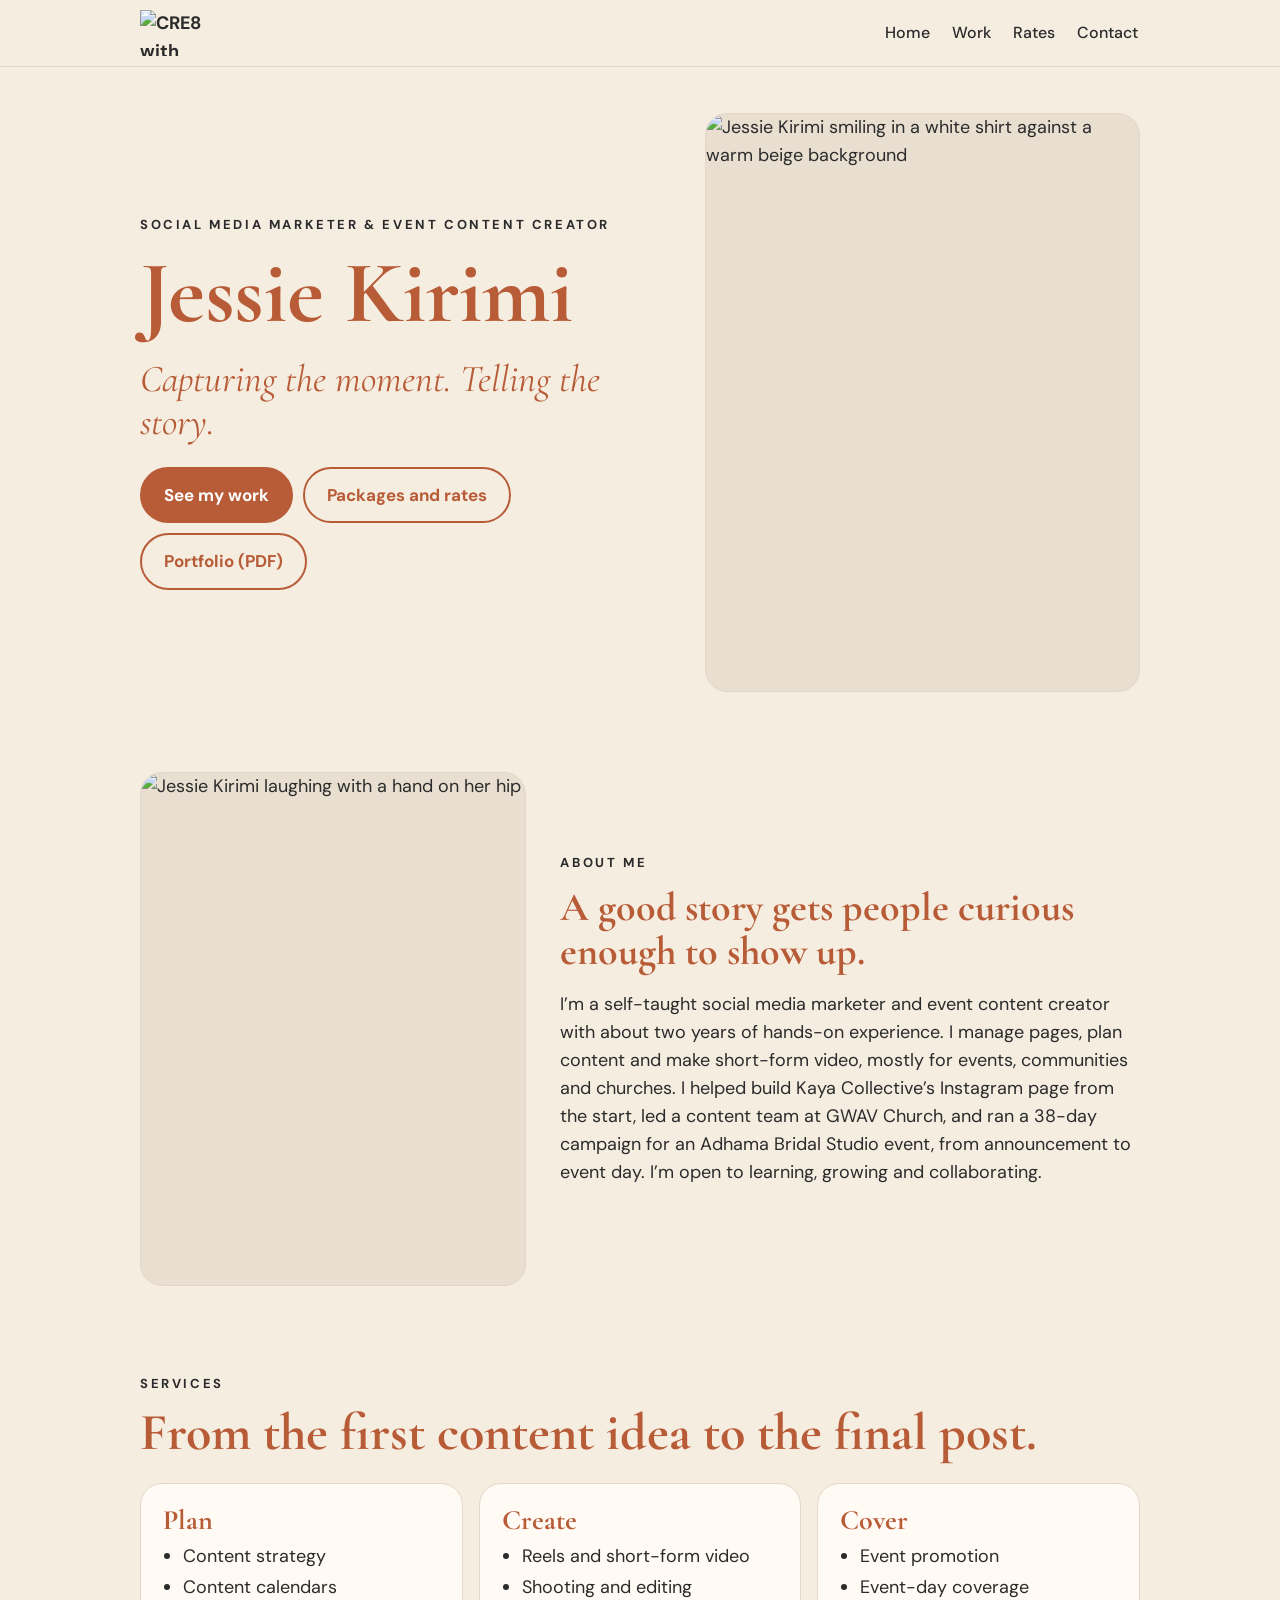
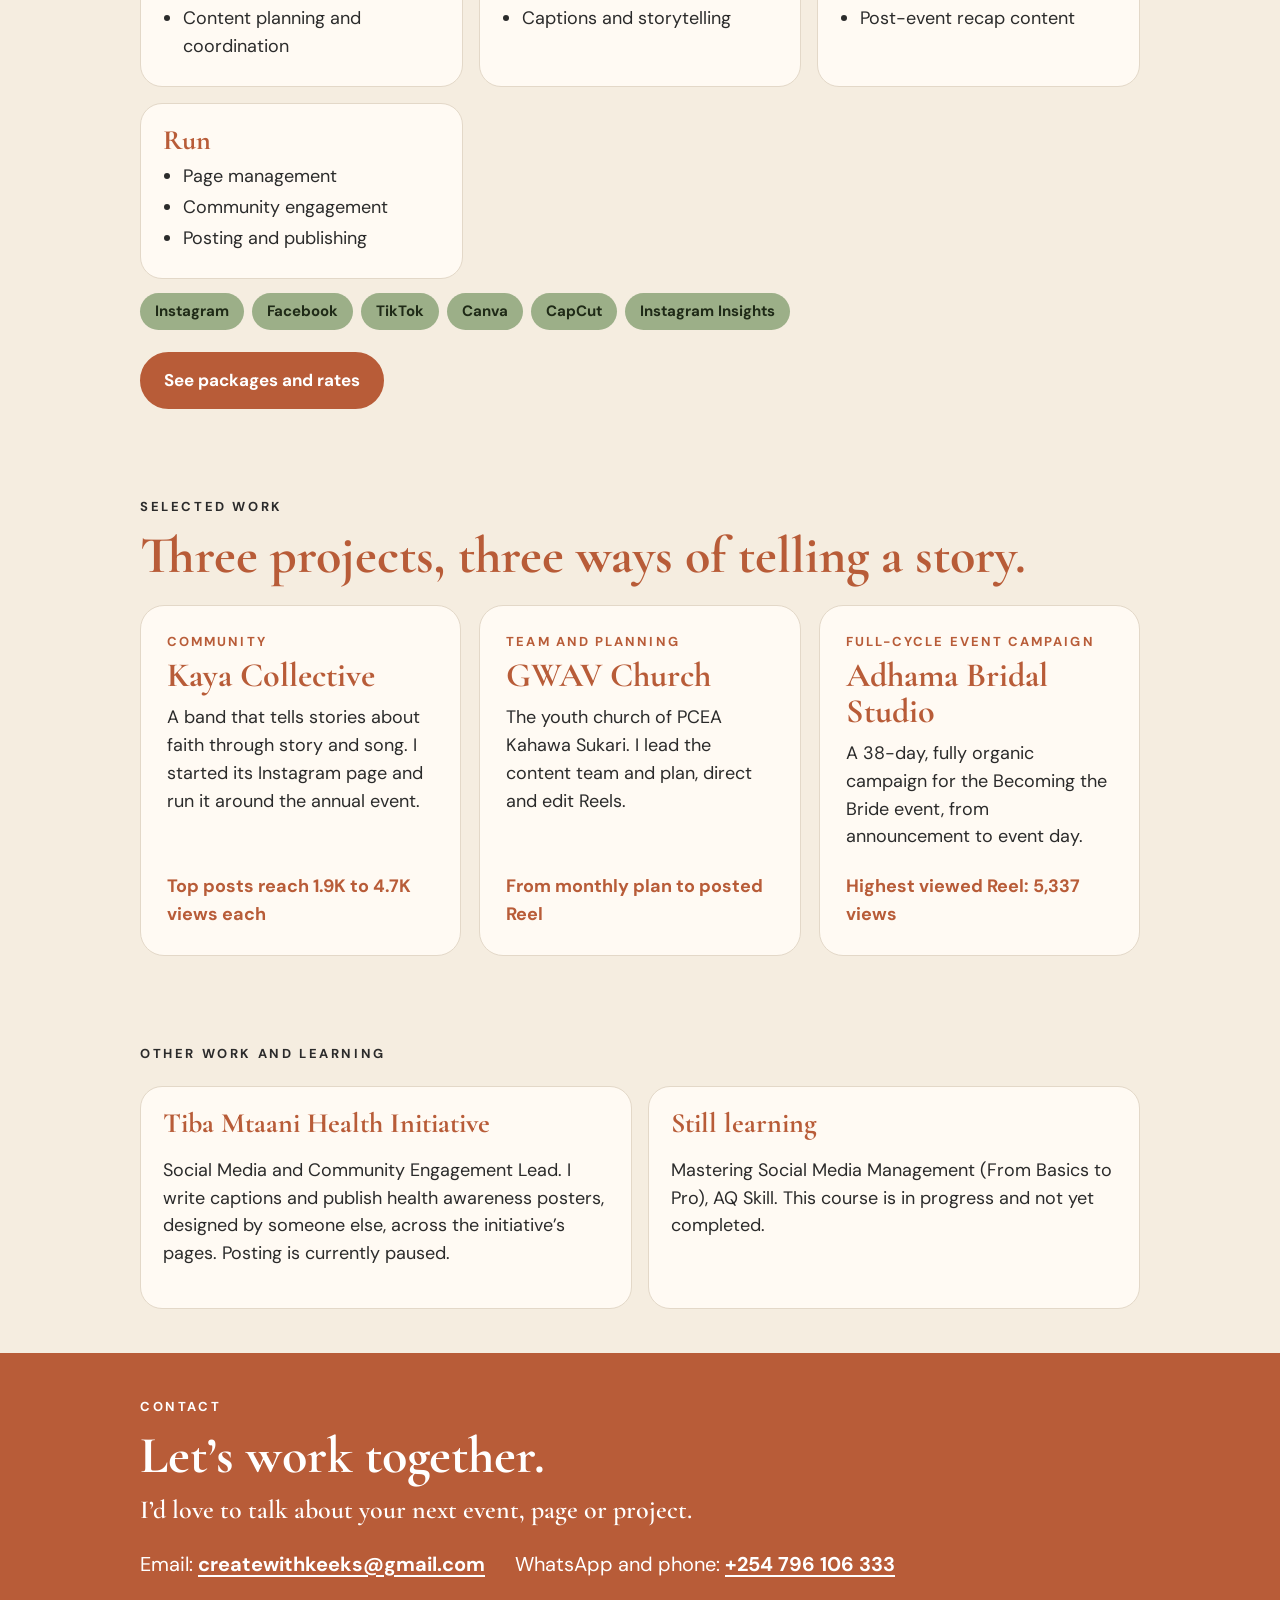
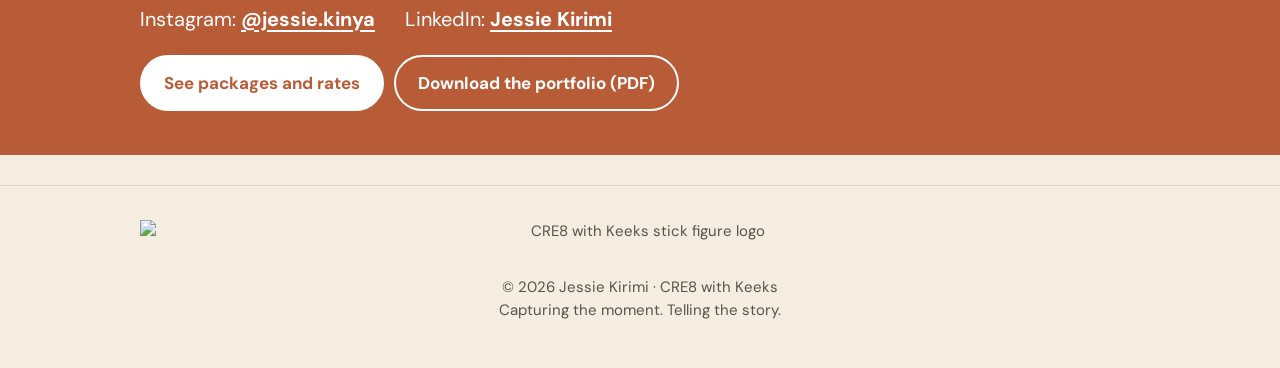
==== index.html @ f0c75ea5 "Add files via upload" ====
<!doctype html>
<html lang="en"><head><meta charset="utf-8">
<meta name="viewport" content="width=device-width, initial-scale=1, viewport-fit=cover">
<title>Jessie Kirimi | Social Media Marketer & Event Content Creator</title>
<meta name="description" content="Social media marketer and event content creator in Nairobi. Case studies, packages and rates for event and brand content.">
<meta property="og:title" content="Jessie Kirimi | Social Media Marketer & Event Content Creator"><meta property="og:description" content="Social media marketer and event content creator in Nairobi. Case studies, packages and rates for event and brand content."><meta property="og:image" content="assets/jessie-hero.jpg">
<link rel="icon" href="assets/logo.png">
<link rel="preconnect" href="https://fonts.googleapis.com"><link rel="preconnect" href="https://fonts.gstatic.com" crossorigin>
<link href="https://fonts.googleapis.com/css2?family=Cormorant+Garamond:ital,wght@0,600;0,700;1,500&family=DM+Sans:wght@400;500;700&display=swap" rel="stylesheet">
<link rel="stylesheet" href="style.css">
</head><body><a class="skip" href="#main">Skip to content</a>
<nav class="nav" aria-label="Main"><div class="wrap"><a class="brand" href="index.html" aria-label="CRE8 with Keeks, home"><picture><source media="(prefers-color-scheme: dark)" srcset="assets/lockup-dark.png"><img src="assets/lockup.png" alt="CRE8 with Keeks" width="95" height="46"></picture></a>
<ul><li><a class="l" href="index.html">Home</a></li><li><a class="l" href="index.html#work">Work</a></li><li><a class="l" href="rates.html">Rates</a></li><li><a class="l" href="index.html#contact">Contact</a></li></ul></div></nav>
<main id="main">
<section class="hero"><div class="wrap"><div class="grid">
<div><p class="eyebrow">Social Media Marketer &amp; Event Content Creator</p>
<h1>Jessie Kirimi</h1>
<p class="tag">Capturing the moment. Telling the story.</p>
<div class="btns"><a class="btn" href="#work">See my work</a><a class="btn alt" href="rates.html">Packages and rates</a><a class="btn alt" href="assets/Jessie_Kirimi_Portfolio.pdf" download>Portfolio (PDF)</a></div></div>
<div class="photo"><img src="assets/jessie-hero.jpg" width="1000" height="1333" alt="Jessie Kirimi smiling in a white shirt against a warm beige background"></div>
</div></div></section>

<section id="about"><div class="wrap about">
<div class="photo"><img src="assets/jessie-about.jpg" width="1000" height="1333" loading="lazy" alt="Jessie Kirimi laughing with a hand on her hip"></div>
<div><p class="eyebrow">About me</p><p class="lead">A good story gets people curious enough to show up.</p>
<p>I’m a self-taught social media marketer and event content creator with about two years of hands-on experience. I manage pages, plan content and make short-form video, mostly for events, communities and churches. I helped build Kaya Collective’s Instagram page from the start, led a content team at GWAV Church, and ran a 38-day campaign for an Adhama Bridal Studio event, from announcement to event day. I’m open to learning, growing and collaborating.</p></div>
</div></section>

<section id="services"><div class="wrap"><p class="eyebrow">Services</p><h2>From the first content idea to the final post.</h2>
<div class="cards">
<div class="card"><h3>Plan</h3><ul><li>Content strategy</li><li>Content calendars</li><li>Content planning and coordination</li></ul></div>
<div class="card"><h3>Create</h3><ul><li>Reels and short-form video</li><li>Shooting and editing</li><li>Captions and storytelling</li></ul></div>
<div class="card"><h3>Cover</h3><ul><li>Event promotion</li><li>Event-day coverage</li><li>Post-event recap content</li></ul></div>
<div class="card"><h3>Run</h3><ul><li>Page management</li><li>Community engagement</li><li>Posting and publishing</li></ul></div></div>
<div class="chips" aria-label="Platforms and tools"><span class="chip">Instagram</span><span class="chip">Facebook</span><span class="chip">TikTok</span><span class="chip">Canva</span><span class="chip">CapCut</span><span class="chip">Instagram Insights</span></div>
<div class="btns" style="margin-top:22px"><a class="btn" href="rates.html">See packages and rates</a></div></div></section>

<section id="work"><div class="wrap"><p class="eyebrow">Selected work</p><h2>Three projects, three ways of telling a story.</h2>
<div class="work">
<a class="proj" href="kaya.html"><span class="k">Community</span><h3>Kaya Collective</h3><p>A band that tells stories about faith through story and song. I started its Instagram page and run it around the annual event.</p><span class="fact">Top posts reach 1.9K to 4.7K views each</span></a>
<a class="proj" href="gwav.html"><span class="k">Team and planning</span><h3>GWAV Church</h3><p>The youth church of PCEA Kahawa Sukari. I lead the content team and plan, direct and edit Reels.</p><span class="fact">From monthly plan to posted Reel</span></a>
<a class="proj" href="adhama.html"><span class="k">Full-cycle event campaign</span><h3>Adhama Bridal Studio</h3><p>A 38-day, fully organic campaign for the Becoming the Bride event, from announcement to event day.</p><span class="fact">Highest viewed Reel: 5,337 views</span></a>
</div></div></section>

<section id="more"><div class="wrap"><p class="eyebrow">Other work and learning</p>
<div class="cards">
<div class="card"><h3>Tiba Mtaani Health Initiative</h3><p>Social Media and Community Engagement Lead. I write captions and publish health awareness posters, designed by someone else, across the initiative’s pages. Posting is currently paused.</p></div>
<div class="card"><h3>Still learning</h3><p>Mastering Social Media Management (From Basics to Pro), AQ Skill. This course is in progress and not yet completed.</p></div>
</div></div></section>
<section class="band" id="contact"><div class="wrap">
<p class="eyebrow">Contact</p><h2>Let’s work together.</h2>
<p class="lead" style="color:inherit;font-size:26px;font-weight:600;margin-top:12px">I’d love to talk about your next event, page or project.</p>
<div class="contact"><span>Email: <a href="mailto:createwithkeeks@gmail.com">createwithkeeks@gmail.com</a></span>
<span>WhatsApp and phone: <a href="https://wa.me/254796106333">+254 796 106 333</a></span>
<span>Instagram: <a href="https://www.instagram.com/jessie.kinya/">@jessie.kinya</a></span>
<span>LinkedIn: <a href="https://www.linkedin.com/in/jessie-kirimi-a091b83a9">Jessie Kirimi</a></span></div>
<div class="btns" style="margin-top:14px"><a class="btn" href="rates.html">See packages and rates</a><a class="btn alt" href="assets/Jessie_Kirimi_Portfolio.pdf" download>Download the portfolio (PDF)</a></div>
</div></section></main>
<footer><div class="wrap"><img class="inv" src="assets/logo.png" alt="CRE8 with Keeks stick figure logo">
<div>&copy; 2026 Jessie Kirimi &middot; CRE8 with Keeks</div><div>Capturing the moment. Telling the story.</div></div></footer>
</body></html>
---- style.css ----
:root { --bg:#F5EDE0; --card:#FFFAF3; --alt:#F8F1E6; --sand:#E8DFD1; --ink:#2B2B2B; --muted:#5b524a; --terra:#B85C38; --terra-ink:#FFFFFF; --sage:#9CAF88; --sage-ink:#1f2a17; --line:#E3D8C8;
  --serif:'Cormorant Garamond', Georgia, serif; --sans:'DM Sans', system-ui, -apple-system, 'Segoe UI', sans-serif; box-sizing:border-box; padding-top:env(safe-area-inset-top,0px); }
@media (prefers-color-scheme: dark) { :root { --bg:#1E1915; --card:#2A231D; --alt:#241E19; --sand:#3A3027; --ink:#F3EBDD; --muted:#CFC3B2; --terra:#E58F66; --terra-ink:#1E1915; --sage:#8FA37B; --sage-ink:#141b0f; --line:#3d332a; } .inv { filter:invert(1); } }
* { box-sizing:border-box; }
html { scroll-behavior:smooth; scroll-padding-top:80px; }
body { margin:0; background:var(--bg); color:var(--ink); font-family:var(--sans); font-size:18px; line-height:1.55; -webkit-text-size-adjust:100%; }
a { color:var(--terra); }
img { max-width:100%; height:auto; display:block; }
.wrap { max-width:1040px; margin:0 auto; padding:0 20px; }
.skip { position:absolute; left:-999px; } .skip:focus { left:12px; top:12px; background:var(--card); padding:8px 12px; z-index:10; }
.nav { position:sticky; top:0; z-index:5; background:color-mix(in srgb, var(--bg) 92%, transparent); backdrop-filter:blur(8px); border-bottom:1px solid var(--line); }
.nav .wrap { display:flex; align-items:center; justify-content:space-between; gap:14px; padding-top:10px; padding-bottom:10px; }
.brand { display:flex; align-items:center; gap:10px; text-decoration:none; color:var(--ink); font-weight:700; }
.brand img { height:46px; width:auto; }
.nav ul { display:flex; gap:6px 18px; list-style:none; margin:0; padding:0; flex-wrap:wrap; justify-content:flex-end; }
.nav a.l { text-decoration:none; color:var(--ink); font-weight:500; font-size:16px; padding:6px 2px; }
.nav a.l:hover { color:var(--terra); }
@media (max-width:520px) { .nav .wrap { gap:8px; } .brand img { height:38px; } .nav ul { gap:4px 11px; flex-wrap:nowrap; } .nav a.l { font-size:14.5px; } }
h1,h2,h3 { font-family:var(--serif); color:var(--terra); line-height:1.05; margin:0; }
h1 { font-size:clamp(46px,9vw,88px); font-weight:700; }
h2 { font-size:clamp(34px,6vw,52px); font-weight:700; }
h3 { font-size:28px; font-weight:700; }
.eyebrow { font-size:13px; font-weight:700; letter-spacing:.2em; text-transform:uppercase; margin:0 0 12px; }
.hero { padding:46px 0 36px; }
.hero .grid { display:grid; grid-template-columns:1.1fr .9fr; gap:34px; align-items:center; }
.hero .role { font-size:clamp(20px,3.2vw,28px); font-weight:700; margin:18px 0 0; }
.tag { font-family:var(--serif); font-style:italic; font-size:clamp(26px,4.4vw,38px); color:var(--terra); margin:18px 0 22px; line-height:1.15; }
.photo { border-radius:22px; overflow:hidden; border:1px solid var(--line); background:var(--sand); }
.btns { display:flex; flex-wrap:wrap; gap:10px; }
.btn { display:inline-block; text-decoration:none; font-weight:700; border-radius:999px; padding:13px 22px; background:var(--terra); color:var(--terra-ink); border:2px solid var(--terra); font-size:17px; }
.btn.alt { background:transparent; color:var(--terra); }
.btn:focus-visible, a:focus-visible { outline:3px solid var(--terra); outline-offset:3px; }
section { padding:44px 0; }
.lead { font-family:var(--serif); font-size:clamp(28px,5vw,40px); font-weight:700; color:var(--terra); line-height:1.1; margin:0 0 14px; }
.about { display:grid; grid-template-columns:.8fr 1.2fr; gap:34px; align-items:center; }
.cards { display:grid; grid-template-columns:repeat(auto-fit,minmax(240px,1fr)); gap:16px; margin-top:22px; }
.card { background:var(--card); border:1px solid var(--line); border-radius:22px; padding:22px; }
.card h3 { margin-bottom:8px; }
.card ul { margin:0; padding-left:20px; } .card li { margin:3px 0; }
.work { display:grid; grid-template-columns:repeat(auto-fit,minmax(280px,1fr)); gap:18px; margin-top:22px; }
.proj { display:flex; flex-direction:column; background:var(--card); border:1px solid var(--line); border-radius:24px; padding:26px; text-decoration:none; color:var(--ink); transition:transform .2s ease; }
.proj:hover { transform:translateY(-3px); }
.proj .k { font-size:13px; font-weight:700; letter-spacing:.16em; text-transform:uppercase; color:var(--terra); }
.proj h3 { margin:6px 0 10px; font-size:34px; }
.proj .fact { margin-top:auto; padding-top:14px; font-weight:700; color:var(--terra); }
.proj p { margin:0 0 8px; }
.chips { display:flex; flex-wrap:wrap; gap:8px; margin-top:14px; }
.chip { background:var(--sage); color:var(--sage-ink); border-radius:999px; padding:7px 15px; font-weight:700; font-size:15px; }
.band { background:var(--terra); color:var(--terra-ink); }
.band h2, .band .lead, .band a { color:var(--terra-ink); }
.band .btn { background:var(--terra-ink); color:var(--terra); border-color:var(--terra-ink); }
.band .btn.alt { background:transparent; color:var(--terra-ink); }
.contact a { text-decoration:underline; text-underline-offset:4px; text-decoration-thickness:2px; font-weight:700; display:inline-block; padding:6px 0; }
.contact a:hover, .contact a:focus-visible { text-decoration-thickness:4px; }
.contact { display:flex; flex-wrap:wrap; gap:12px 30px; margin:18px 0 6px; font-size:20px; }
.page-head { padding:40px 0 10px; }
.page-head p.sub { font-size:20px; margin:12px 0 0; color:var(--muted); }
.cs h2 { margin-bottom:12px; }
.cs p { max-width:70ch; }
.stats { display:grid; grid-template-columns:repeat(auto-fit,minmax(200px,1fr)); gap:14px; margin:18px 0; }
.stat { background:var(--card); border:1px solid var(--line); border-radius:20px; padding:18px 20px; }
.stat b { display:block; font-family:var(--serif); font-size:40px; line-height:1; color:var(--terra); }
.stat span { display:block; margin-top:6px; font-size:16px; color:var(--ink); }
.note { font-size:15px; color:var(--muted); max-width:70ch; }
.tl { display:grid; grid-template-columns:repeat(auto-fit,minmax(230px,1fr)); gap:14px; margin:18px 0; }
.tl .step { background:var(--card); border:1px solid var(--line); border-radius:20px; padding:20px; border-top:6px solid var(--sage); }
.tl .step b { display:block; font-family:var(--serif); font-size:28px; color:var(--terra); }
.tablewrap { overflow-x:auto; border:1px solid var(--line); border-radius:18px; margin:16px 0; }
table { width:100%; border-collapse:collapse; font-size:17px; }
th { background:var(--sage); color:var(--sage-ink); text-align:left; padding:11px 14px; font-size:15px; }
td { padding:11px 14px; border-top:1px solid var(--line); background:var(--card); vertical-align:top; }
tr:nth-child(even) td { background:var(--alt); }
.pieces { display:grid; grid-template-columns:repeat(auto-fit,minmax(260px,1fr)); gap:16px; margin:18px 0; }
.week { display:grid; grid-template-columns:repeat(auto-fit,minmax(120px,1fr)); gap:10px; margin:16px 0; }
.week div { background:var(--card); border:1px solid var(--line); border-radius:16px; padding:14px; }
.week b { display:block; color:var(--terra); font-family:var(--serif); font-size:24px; }
.pn { display:flex; justify-content:space-between; gap:12px; flex-wrap:wrap; padding:26px 0 8px; }
footer { padding:34px 0 46px; font-size:15px; color:var(--muted); text-align:center; border-top:1px solid var(--line); margin-top:30px; }
footer img { height:46px; margin:0 auto 10px; }
@media (max-width:760px) { .hero .grid, .about { grid-template-columns:1fr; } .hero .photo { order:-1; max-width:420px; } }

.rhint { margin:22px 0 10px; font-size:15px; color:var(--muted); }
.rtools { display:flex; justify-content:space-between; align-items:center; margin:22px 0 8px; gap:12px; flex-wrap:wrap; }
.link { font:inherit; font-size:15px; font-weight:700; color:var(--terra); background:none; border:0; padding:6px 0; cursor:pointer; text-decoration:underline; }
button.chip { font:inherit; font-size:15px; font-weight:700; border:0; cursor:pointer; }
button.chip:focus-visible, .head:focus-visible, .link:focus-visible { outline:3px solid var(--terra); outline-offset:2px; }
.item { background:var(--card); border-radius:22px; margin:12px 0; border:1px solid var(--line); overflow:hidden; }
.head { all:unset; box-sizing:border-box; display:flex; width:100%; align-items:center; gap:14px; padding:18px; cursor:pointer; }
.head:focus-visible { outline:3px solid var(--terra); outline-offset:-3px; }
.rn { flex:none; font-size:13px; font-weight:700; letter-spacing:.14em; color:var(--terra-ink); background:var(--terra); border-radius:999px; padding:4px 11px; }
.rt { flex:1; min-width:0; } .rt b { display:block; font-family:var(--serif); font-size:30px; line-height:1.05; color:var(--terra); } .rt span { display:block; font-size:15px; color:var(--muted); margin-top:3px; }
.rp { text-align:right; flex:none; } .rp small { display:block; font-size:12px; color:var(--muted); text-transform:uppercase; letter-spacing:.1em; } .rp strong { font-family:var(--serif); font-size:26px; color:var(--ink); white-space:nowrap; }
.chev { flex:none; width:26px; height:26px; transition:transform .25s ease; color:var(--terra); } .item[data-open="true"] .chev { transform:rotate(180deg); }
.panel { display:grid; grid-template-rows:0fr; transition:grid-template-rows .3s ease; } .item[data-open="true"] .panel { grid-template-rows:1fr; } .panel > div { overflow:hidden; }
.rbody { padding:0 18px 20px; border-top:1px solid var(--line); }
.rbody h4 { font-family:var(--serif); font-size:26px; color:var(--terra); margin:22px 0 4px; } .rbody p { margin:10px 0; } .rbody ul { margin:8px 0; padding-left:22px; } .rbody li { margin:4px 0; }
.rbig { font-family:var(--serif); font-weight:700; font-size:46px; color:var(--terra); line-height:1; margin:18px 0 0; } .rbig small { font-family:var(--sans); font-size:18px; font-weight:500; color:var(--ink); }
.roffer { background:var(--terra); color:var(--terra-ink); border-radius:16px; padding:12px 16px; margin:14px 0; font-weight:700; }
.rtablewrap { overflow-x:auto; margin:12px 0; border-radius:16px; border:1px solid var(--line); }
.rtablewrap table { width:100%; border-collapse:collapse; font-size:16px; } .rtablewrap th { background:var(--sage); color:var(--sage-ink); text-align:left; padding:10px 12px; font-size:14px; } .rtablewrap td { padding:10px 12px; border-top:1px solid var(--line); background:var(--card); vertical-align:top; } .rtablewrap tr:nth-child(even) td { background:var(--alt); } .rtablewrap td:first-child { font-weight:700; }
.tiers { display:none; gap:12px; margin:12px 0; } .tier { background:var(--alt); border:1px solid var(--line); border-radius:18px; padding:14px 16px; }
.tier h5 { margin:0 0 6px; font-family:var(--serif); font-size:26px; color:var(--terra); } .tier dl { margin:0; } .tier dl div { display:flex; justify-content:space-between; gap:14px; padding:7px 0; border-top:1px solid var(--line); } .tier dt { font-weight:700; font-size:15px; } .tier dd { margin:0; text-align:right; font-size:15px; }
.rnote { font-size:15px; color:var(--muted); }
@media (max-width:640px) { .wide { display:none; } .tiers { display:grid; } .head { flex-wrap:wrap; row-gap:6px; } .rp { order:4; flex-basis:100%; text-align:left; padding-left:56px; display:flex; align-items:baseline; gap:8px; } .rp small { display:inline; } .rbody { padding:0 14px 18px; } }
@media (prefers-reduced-motion: reduce) { .panel, .chev { transition:none; } }

img.reel { border-radius:14px; margin-bottom:12px; aspect-ratio:9/16; object-fit:cover; width:100%; }
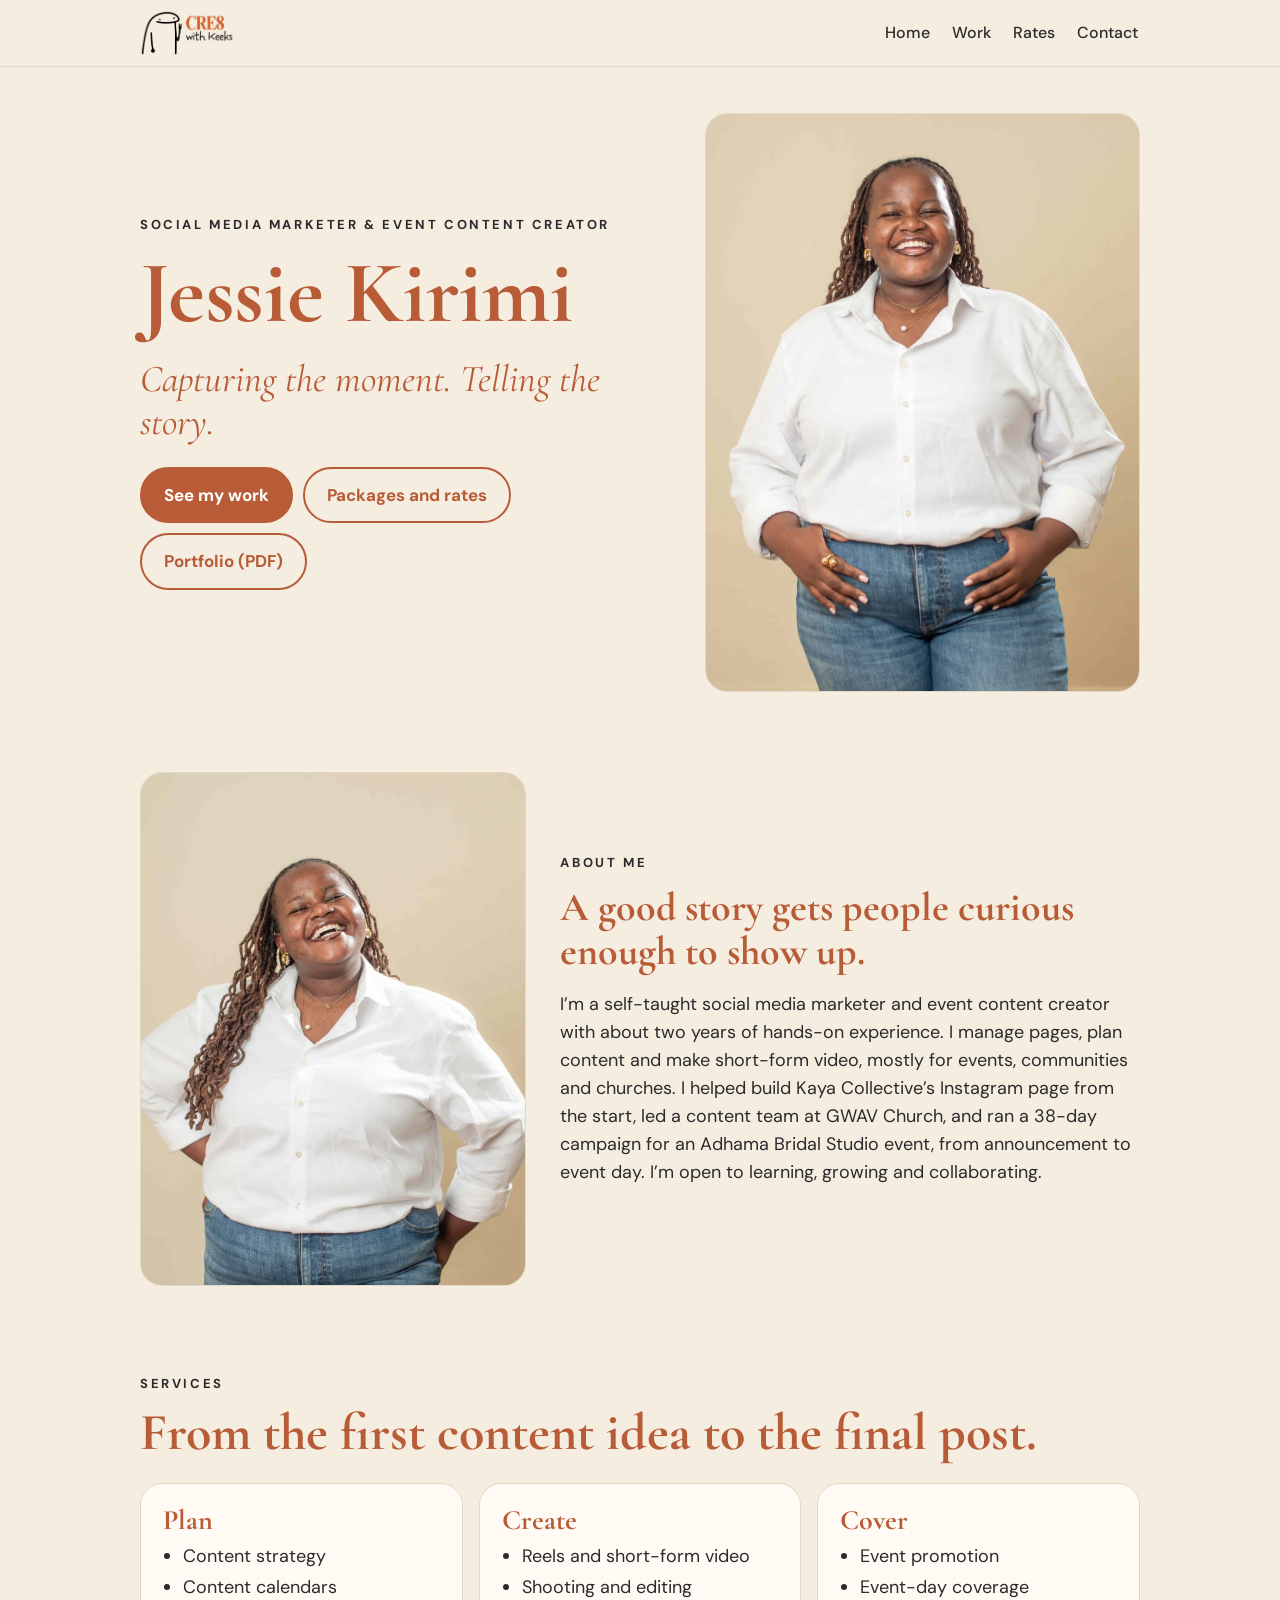
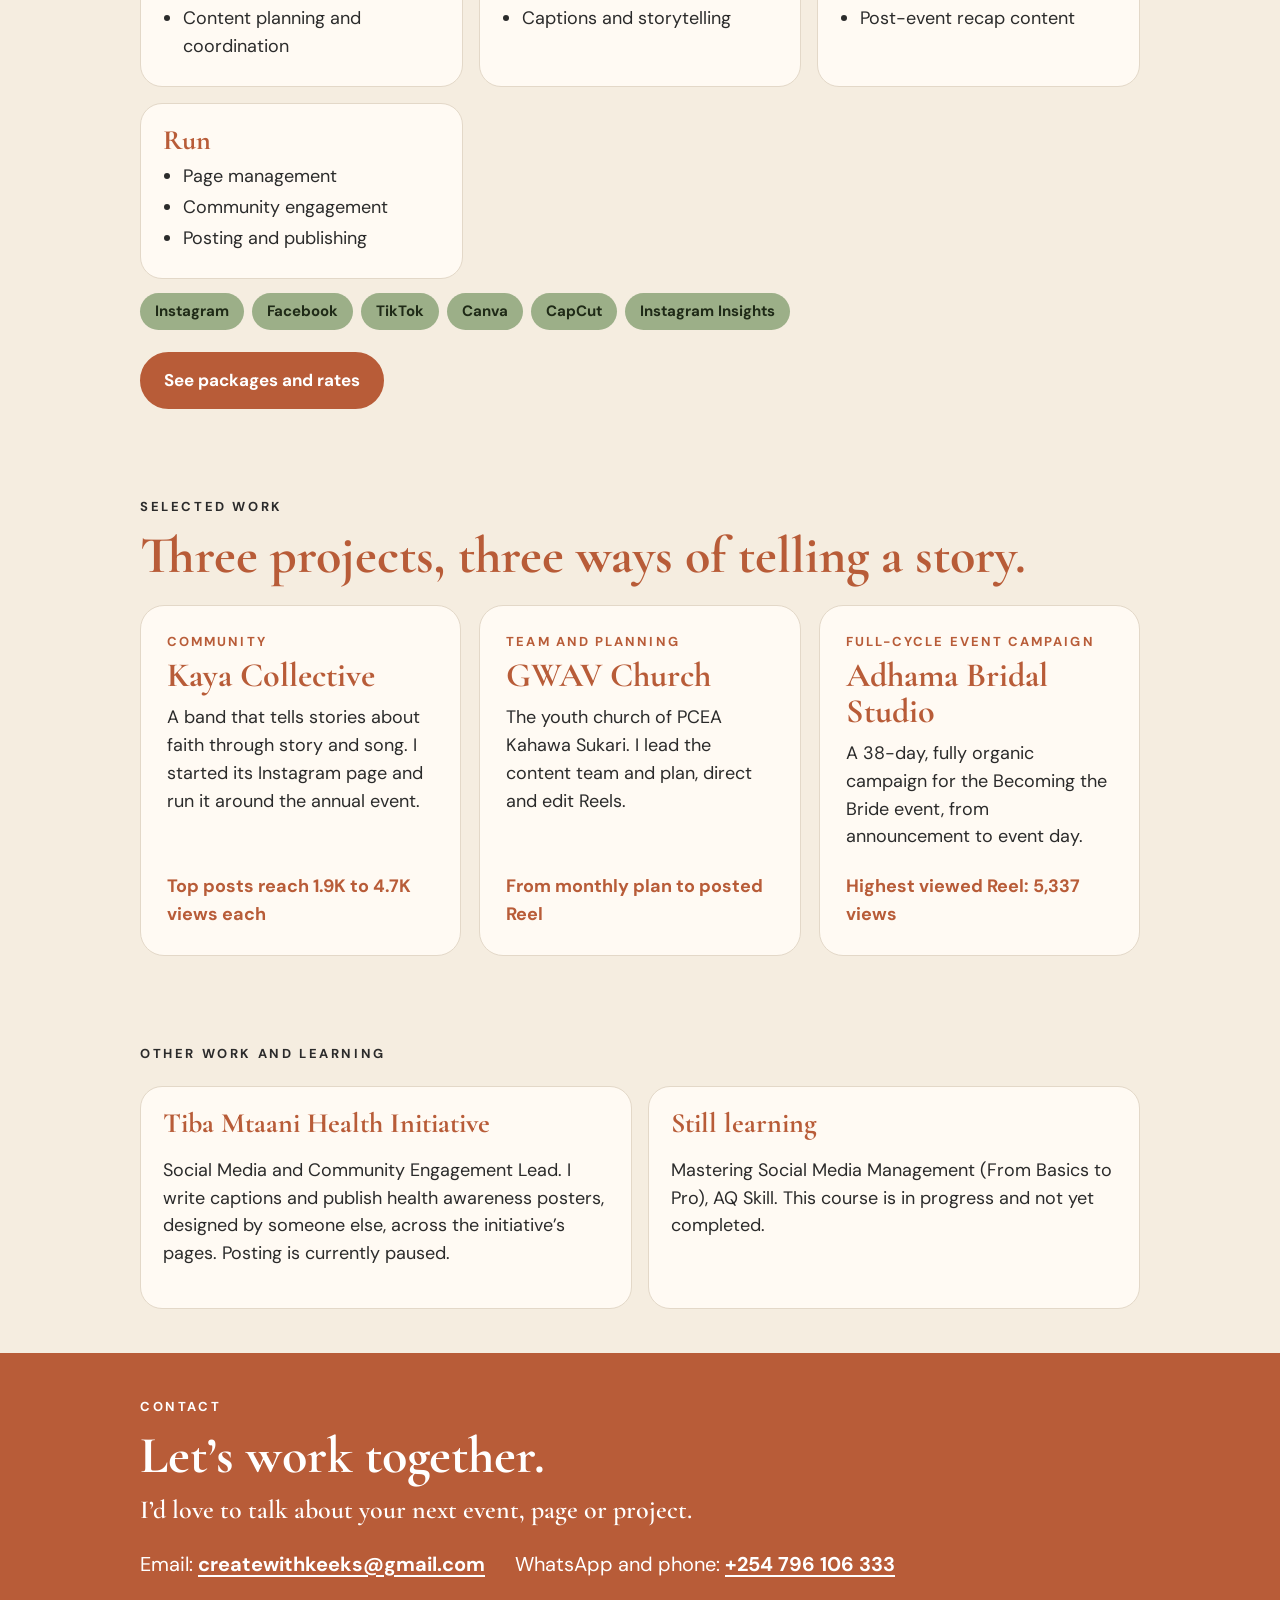
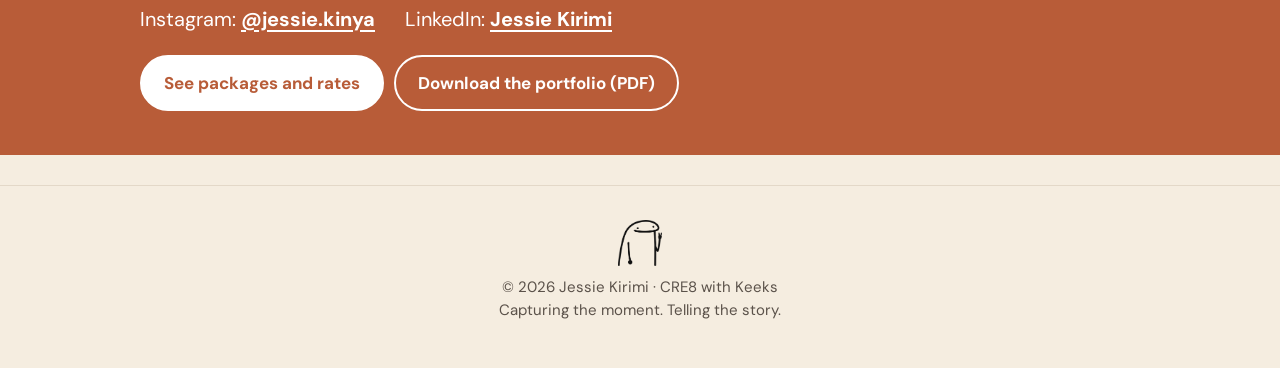
==== commit 7695ee4b: "Add files via upload" ====
--- a/index.html
+++ b/index.html
@@ -3,25 +3,25 @@
 <meta name="viewport" content="width=device-width, initial-scale=1, viewport-fit=cover">
 <title>Jessie Kirimi | Social Media Marketer & Event Content Creator</title>
 <meta name="description" content="Social media marketer and event content creator in Nairobi. Case studies, packages and rates for event and brand content.">
-<meta property="og:title" content="Jessie Kirimi | Social Media Marketer & Event Content Creator"><meta property="og:description" content="Social media marketer and event content creator in Nairobi. Case studies, packages and rates for event and brand content."><meta property="og:image" content="assets/jessie-hero.jpg">
-<link rel="icon" href="assets/logo.png">
+<meta property="og:title" content="Jessie Kirimi | Social Media Marketer & Event Content Creator"><meta property="og:description" content="Social media marketer and event content creator in Nairobi. Case studies, packages and rates for event and brand content.">
+<link rel="icon" href="[data-uri]">
 <link rel="preconnect" href="https://fonts.googleapis.com"><link rel="preconnect" href="https://fonts.gstatic.com" crossorigin>
 <link href="https://fonts.googleapis.com/css2?family=Cormorant+Garamond:ital,wght@0,600;0,700;1,500&family=DM+Sans:wght@400;500;700&display=swap" rel="stylesheet">
 <link rel="stylesheet" href="style.css">
 </head><body><a class="skip" href="#main">Skip to content</a>
-<nav class="nav" aria-label="Main"><div class="wrap"><a class="brand" href="index.html" aria-label="CRE8 with Keeks, home"><picture><source media="(prefers-color-scheme: dark)" srcset="assets/lockup-dark.png"><img src="assets/lockup.png" alt="CRE8 with Keeks" width="95" height="46"></picture></a>
+<nav class="nav" aria-label="Main"><div class="wrap"><a class="brand" href="index.html" aria-label="CRE8 with Keeks, home"><picture><source media="(prefers-color-scheme: dark)" srcset="[data-uri]"><img src="[data-uri]" alt="CRE8 with Keeks" width="95" height="46"></picture></a>
 <ul><li><a class="l" href="index.html">Home</a></li><li><a class="l" href="index.html#work">Work</a></li><li><a class="l" href="rates.html">Rates</a></li><li><a class="l" href="index.html#contact">Contact</a></li></ul></div></nav>
 <main id="main">
 <section class="hero"><div class="wrap"><div class="grid">
 <div><p class="eyebrow">Social Media Marketer &amp; Event Content Creator</p>
 <h1>Jessie Kirimi</h1>
 <p class="tag">Capturing the moment. Telling the story.</p>
-<div class="btns"><a class="btn" href="#work">See my work</a><a class="btn alt" href="rates.html">Packages and rates</a><a class="btn alt" href="assets/Jessie_Kirimi_Portfolio.pdf" download>Portfolio (PDF)</a></div></div>
-<div class="photo"><img src="assets/jessie-hero.jpg" width="1000" height="1333" alt="Jessie Kirimi smiling in a white shirt against a warm beige background"></div>
+<div class="btns"><a class="btn" href="#work">See my work</a><a class="btn alt" href="rates.html">Packages and rates</a><a class="btn alt" href="Jessie_Kirimi_Portfolio.pdf" download>Portfolio (PDF)</a></div></div>
+<div class="photo"><img src="[data-uri]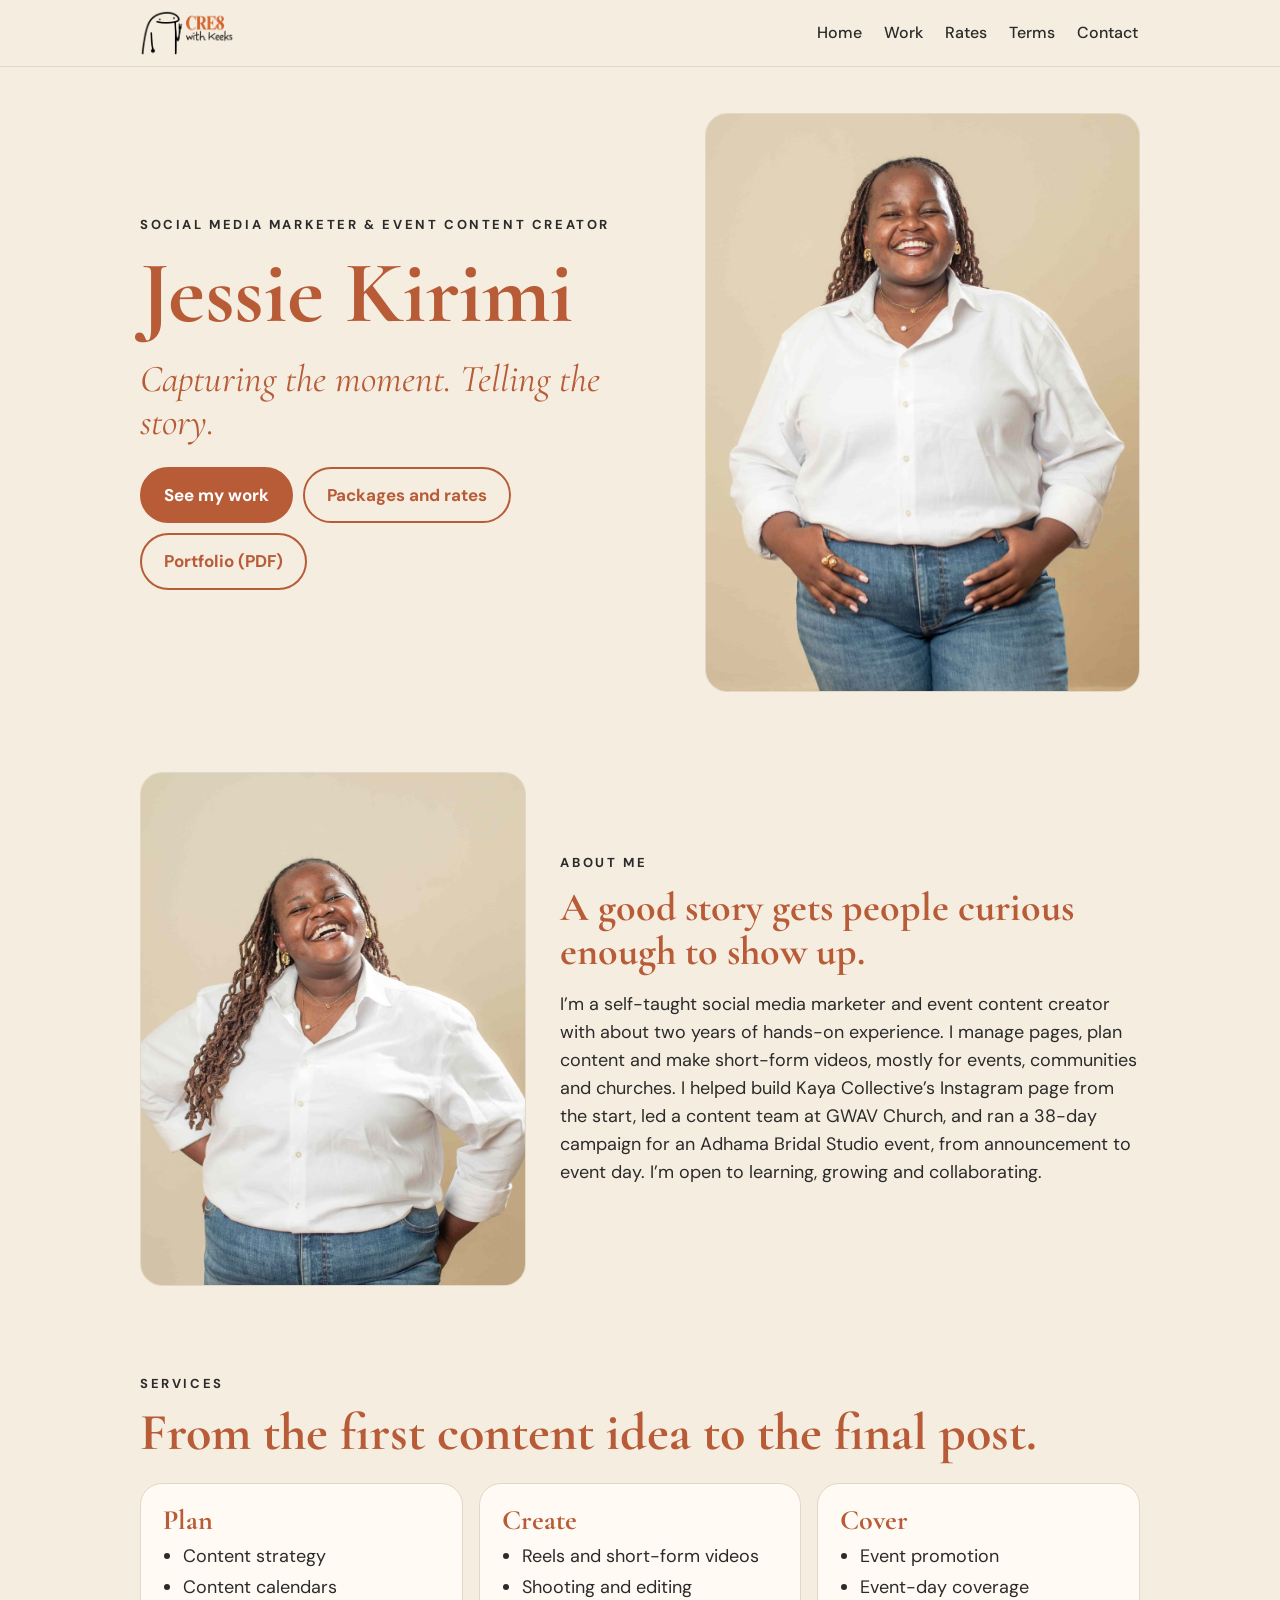
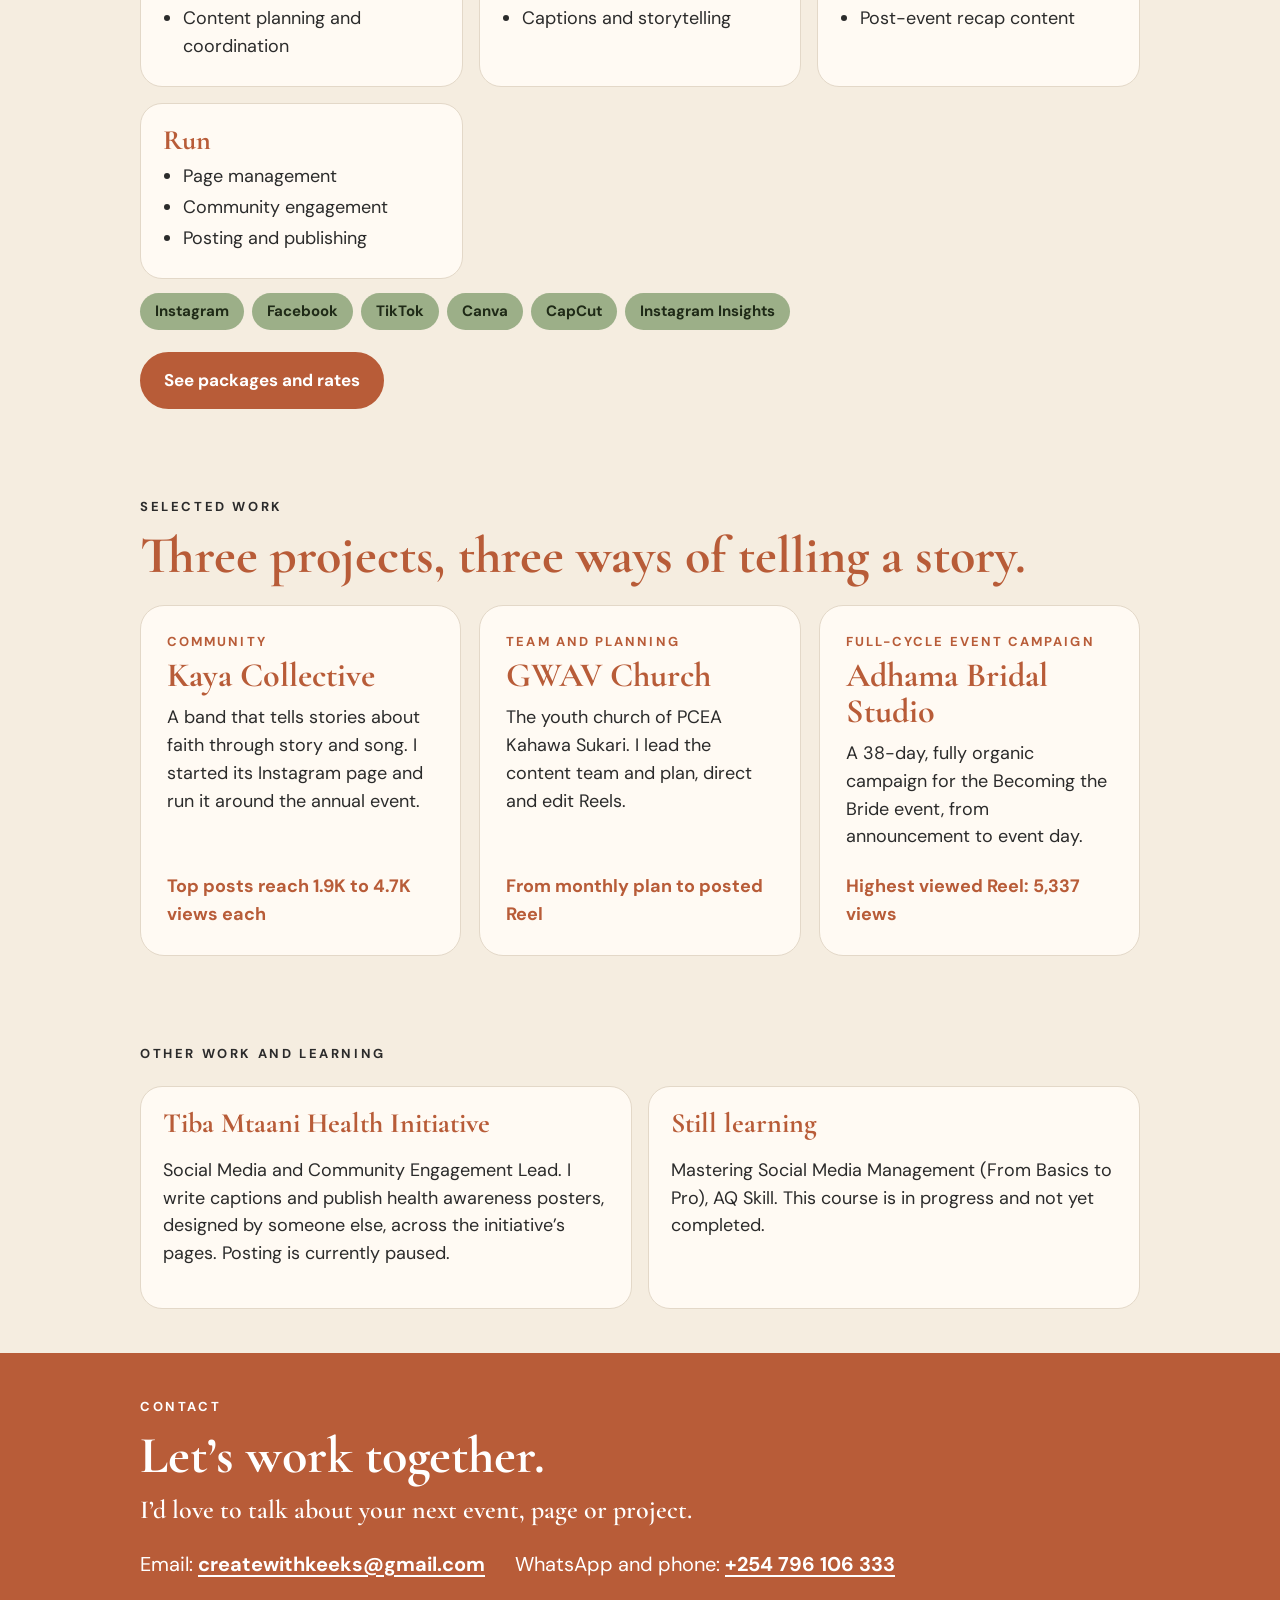
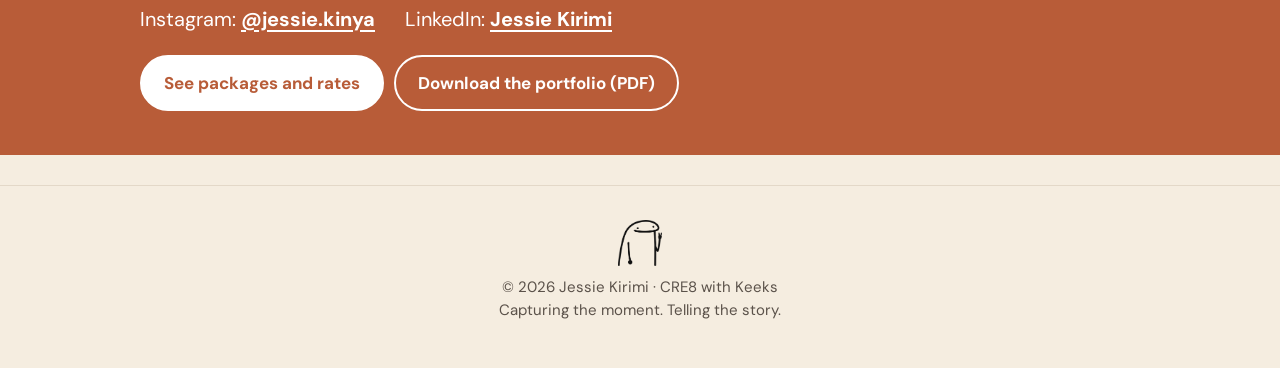
==== commit d26f0ad5: "Add files via upload" ====
--- a/index.html
+++ b/index.html
@@ -10,7 +10,7 @@
 <link rel="stylesheet" href="style.css">
 </head><body><a class="skip" href="#main">Skip to content</a>
 <nav class="nav" aria-label="Main"><div class="wrap"><a class="brand" href="index.html" aria-label="CRE8 with Keeks, home"><picture><source media="(prefers-color-scheme: dark)" srcset="[data-uri]"><img src="[data-uri]" alt="CRE8 with Keeks" width="95" height="46"></picture></a>
-<ul><li><a class="l" href="index.html">Home</a></li><li><a class="l" href="index.html#work">Work</a></li><li><a class="l" href="rates.html">Rates</a></li><li><a class="l" href="index.html#contact">Contact</a></li></ul></div></nav>
+<ul><li><a class="l" href="index.html">Home</a></li><li><a class="l" href="index.html#work">Work</a></li><li><a class="l" href="rates.html">Rates</a></li><li><a class="l" href="terms.html">Terms</a></li><li><a class="l" href="index.html#contact">Contact</a></li></ul></div></nav>
 <main id="main">
 <section class="hero"><div class="wrap"><div class="grid">
 <div><p class="eyebrow">Social Media Marketer &amp; Event Content Creator</p>
@@ -23,13 +23,13 @@
 <section id="about"><div class="wrap about">
 <div class="photo"><img src="[data-uri]" width="1000" height="1333" loading="lazy" alt="Jessie Kirimi laughing with a hand on her hip"></div>
 <div><p class="eyebrow">About me</p><p class="lead">A good story gets people curious enough to show up.</p>
-<p>I’m a self-taught social media marketer and event content creator with about two years of hands-on experience. I manage pages, plan content and make short-form video, mostly for events, communities and churches. I helped build Kaya Collective’s Instagram page from the start, led a content team at GWAV Church, and ran a 38-day campaign for an Adhama Bridal Studio event, from announcement to event day. I’m open to learning, growing and collaborating.</p></div>
+<p>I’m a self-taught social media marketer and event content creator with about two years of hands-on experience. I manage pages, plan content and make short-form videos, mostly for events, communities and churches. I helped build Kaya Collective’s Instagram page from the start, led a content team at GWAV Church, and ran a 38-day campaign for an Adhama Bridal Studio event, from announcement to event day. I’m open to learning, growing and collaborating.</p></div>
 </div></section>
 
 <section id="services"><div class="wrap"><p class="eyebrow">Services</p><h2>From the first content idea to the final post.</h2>
 <div class="cards">
 <div class="card"><h3>Plan</h3><ul><li>Content strategy</li><li>Content calendars</li><li>Content planning and coordination</li></ul></div>
-<div class="card"><h3>Create</h3><ul><li>Reels and short-form video</li><li>Shooting and editing</li><li>Captions and storytelling</li></ul></div>
+<div class="card"><h3>Create</h3><ul><li>Reels and short-form videos</li><li>Shooting and editing</li><li>Captions and storytelling</li></ul></div>
 <div class="card"><h3>Cover</h3><ul><li>Event promotion</li><li>Event-day coverage</li><li>Post-event recap content</li></ul></div>
 <div class="card"><h3>Run</h3><ul><li>Page management</li><li>Community engagement</li><li>Posting and publishing</li></ul></div></div>
 <div class="chips" aria-label="Platforms and tools"><span class="chip">Instagram</span><span class="chip">Facebook</span><span class="chip">TikTok</span><span class="chip">Canva</span><span class="chip">CapCut</span><span class="chip">Instagram Insights</span></div>
